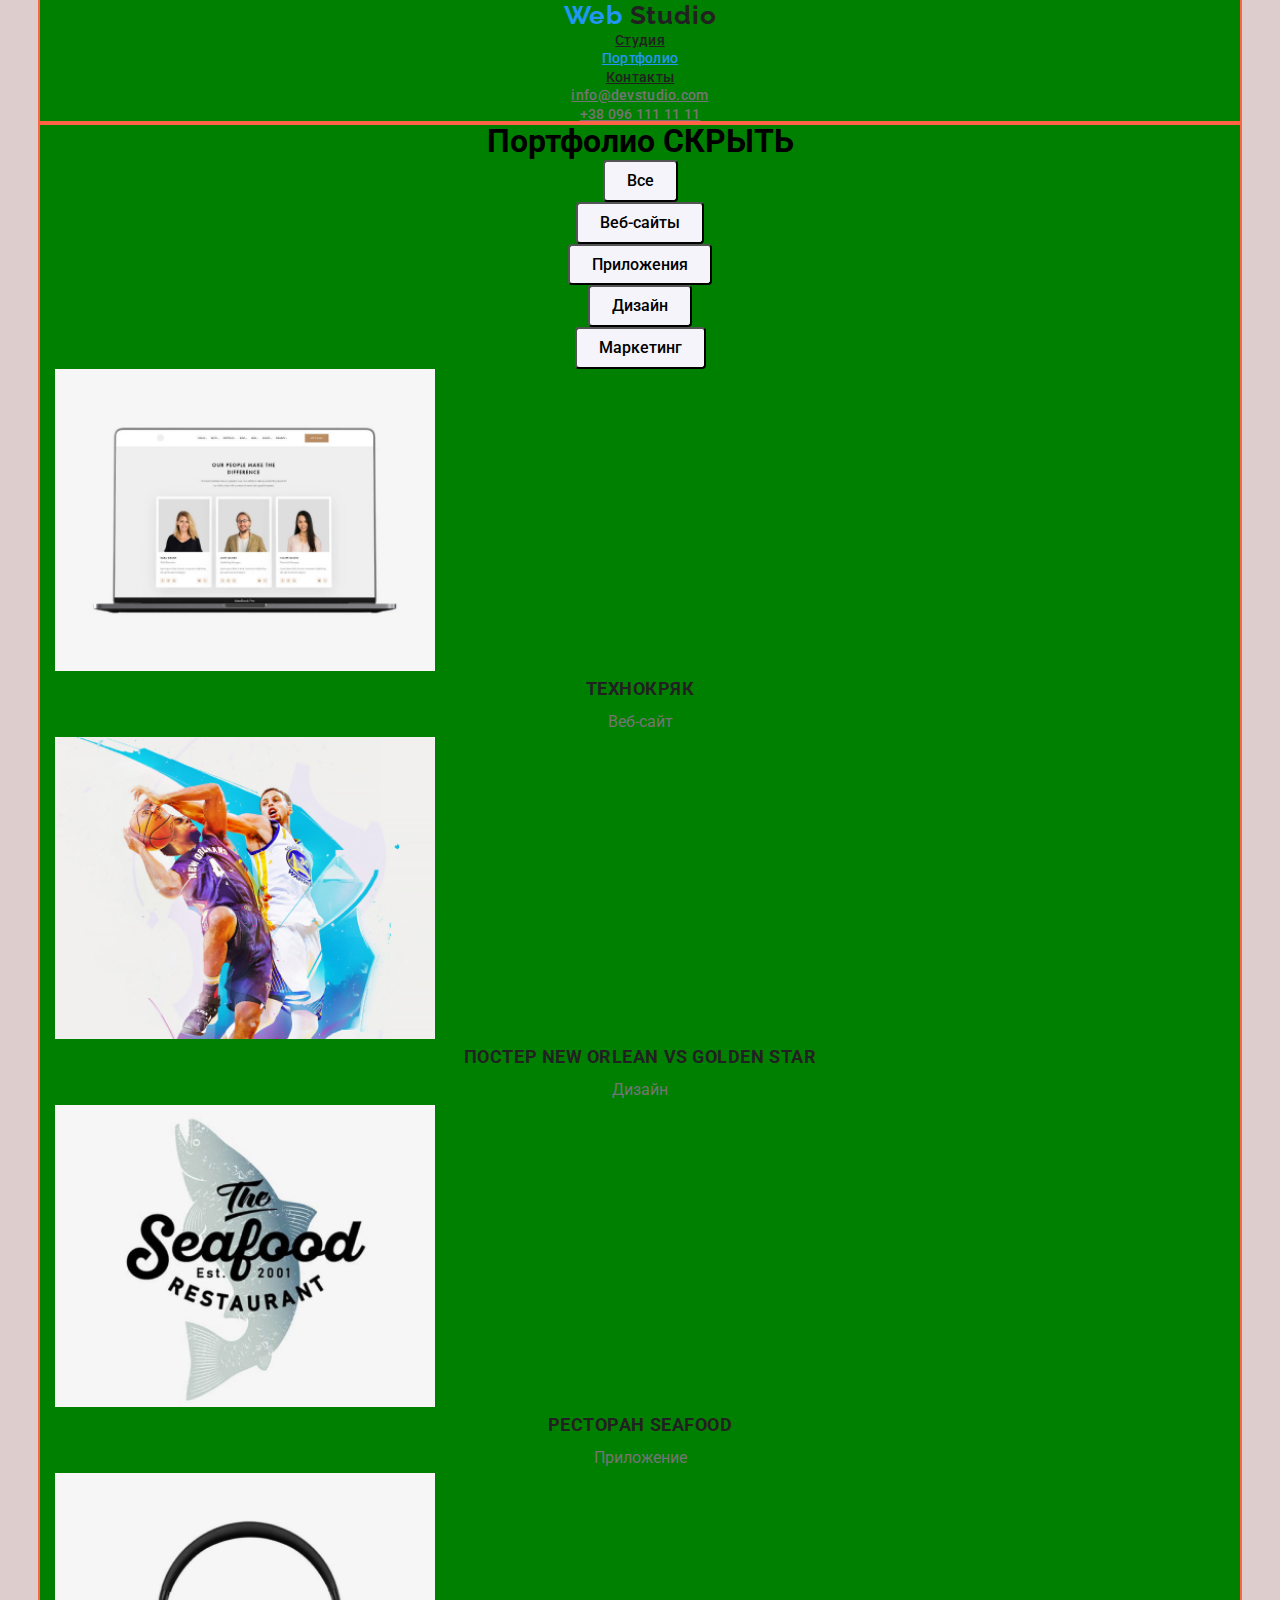
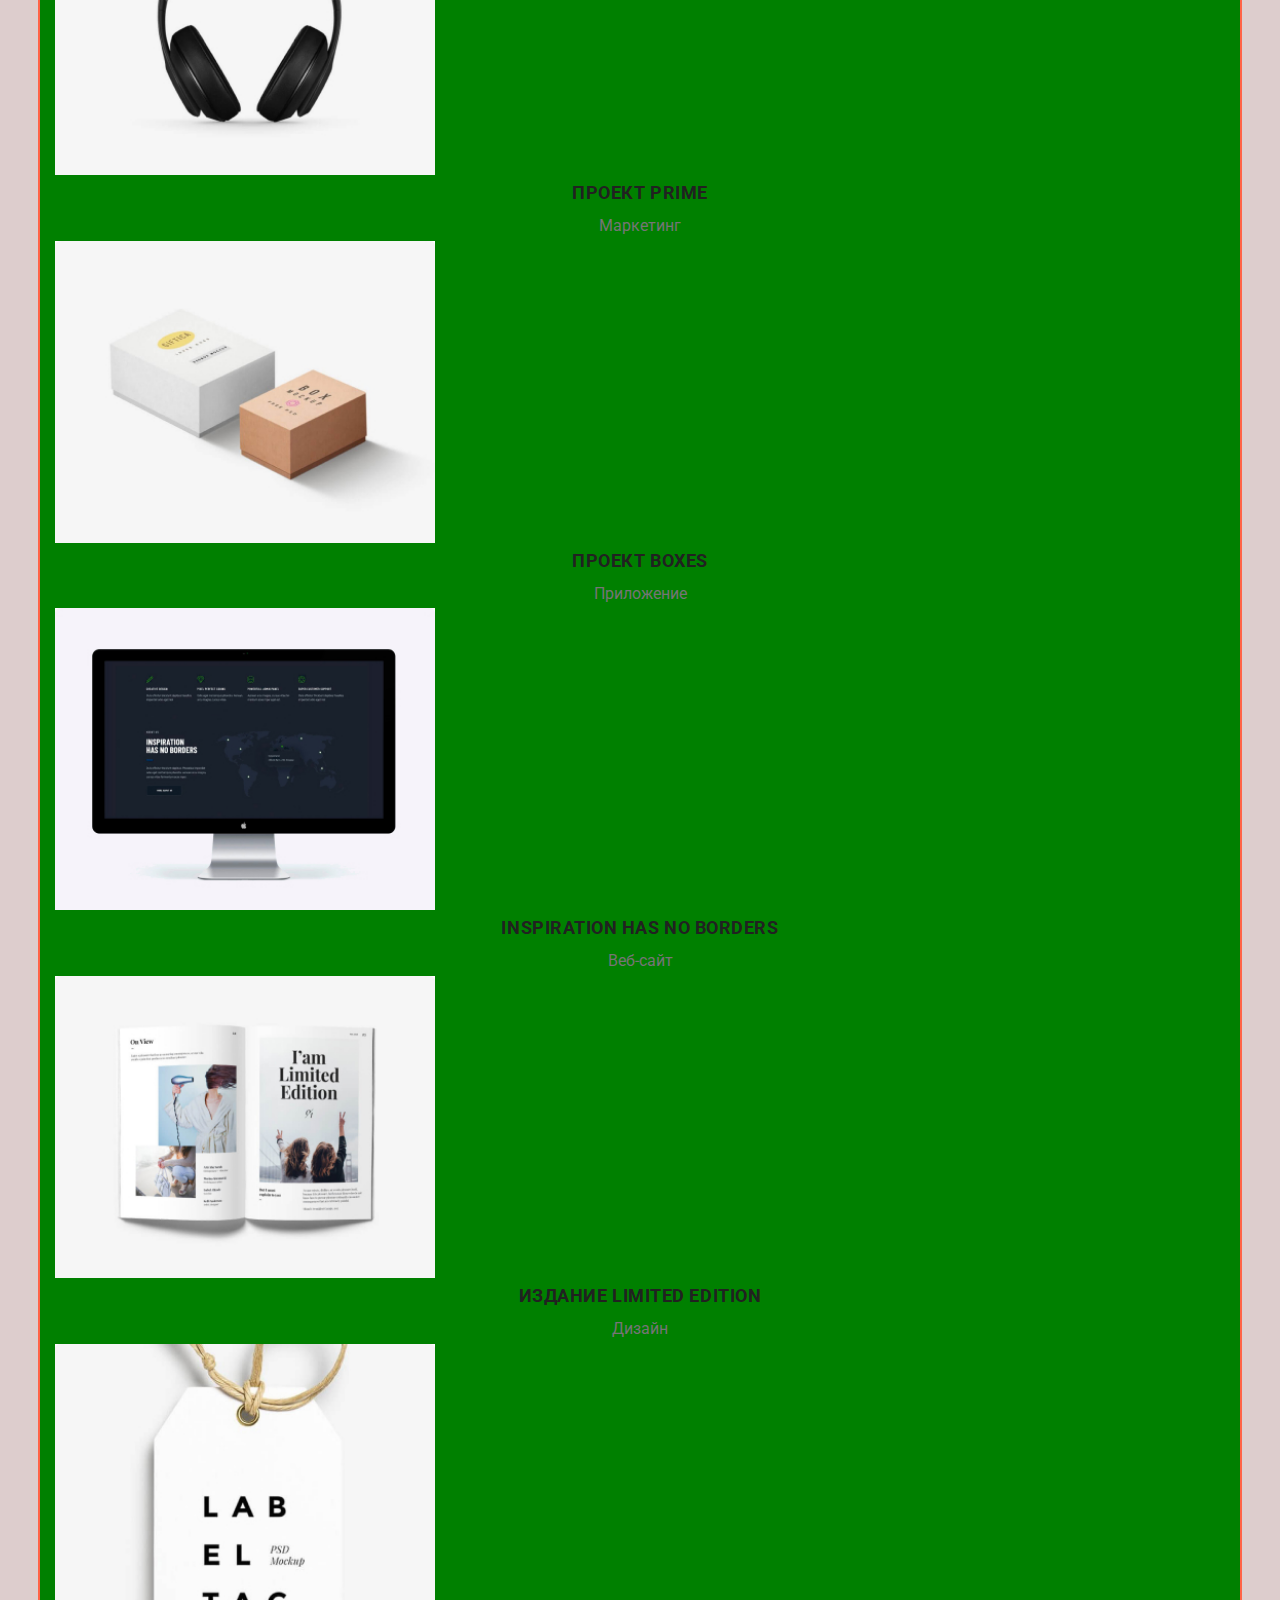
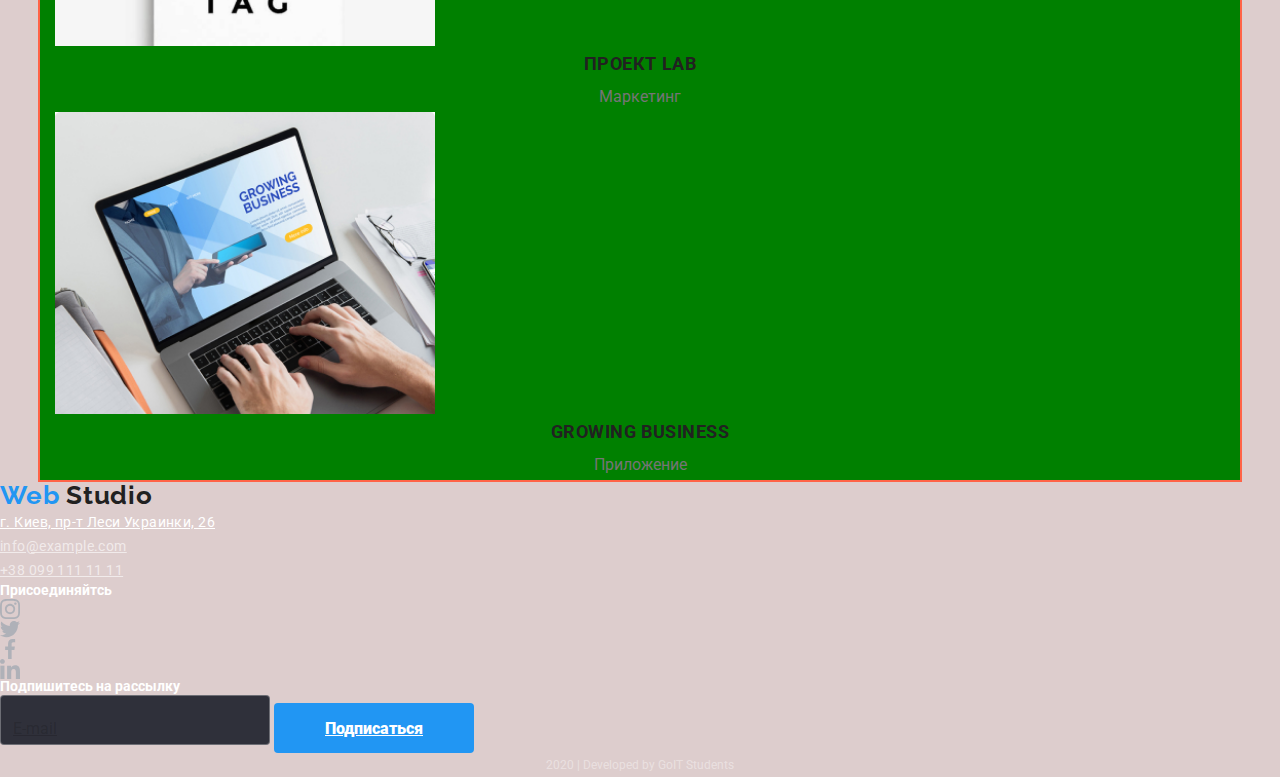
==== portfolio.html @ e1286199 "Паддинги кнопок" ====
<!DOCTYPE html>
<html lang="en">
  <head>
    <meta charset="UTF-8" />
    <meta name="viewport" content="width=device-width, initial-scale=1.0" />
    <title>Document</title>
    <link
      href="https://fonts.googleapis.com/css2?family=Raleway&family=Roboto:wght@400;500;700;900&display=swap"
      rel="stylesheet"
    />
    <link
      rel="stylesheet"
      href="https://cdnjs.cloudflare.com/ajax/libs/modern-normalize/0.6.0/modern-normalize.min.css"
    />
    <link rel="stylesheet" href="./css/styles.css" />
  </head>
  <body>
    <!-- Шапка сайта -->
    <header class="page-header">
      <div class="container">
        <nav>
          <a class="logo"><span class="logo-web">Web</span> Studio</a>

          <ul class="site-nav list">
            <li><a href="./index.html" class="link">Студия</a></li>
            <li><a href="" class="link current">Портфолио</a></li>
            <li><a href="" class="link">Контакты</a></li>
          </ul>
        </nav>

        <ul class="list contacts">
          <li>
            <!-- Ссылка на адрес электронной почты  -->
            <a href="" class="contacts">info@devstudio.com</a>
          </li>

          <li>
            <!-- Ссылка на телефонный номер -->
            <a href="" class="contacts">+38 096 111 11 11</a>
          </li>
        </ul>
      </div>
    </header>

    <main>
      <section class="section">
        <div class="container">
          <h1>Портфолио СКРЫТЬ</h1>
          <ul class="list portfolio-nav-list">
            <li>
              <button type="button" class="link button-portfolio">Все</button>
            </li>
            <li>
              <button type="button" class="link button-portfolio">
                Веб-сайты
              </button>
            </li>
            <li>
              <button type="button" class="link button-portfolio">
                Приложения
              </button>
            </li>
            <li>
              <button type="button" class="link button-portfolio">
                Дизайн
              </button>
            </li>
            <li>
              <button type="button" class="link button-portfolio">
                Маркетинг
              </button>
            </li>
          </ul>

          <ul class="list portfolio-list">
            <li>
              <!-- Технокряк-Веб-сайт -->
              <img
                src="./images/tehnocryac-web-site.jpg"
                alt="laptop"
                width="380"
                height="294"
              />
              <h3 class="title">Технокряк</h3>
              <p class="description">Веб-сайт</p>
            </li>

            <li>
              <!-- Постер New Orlean vs Golden Star-Дизайн-->
              <img
                src="./images/new-orlean-vs-golden-stars-design.jpg"
                alt="men"
                width="380"
                height="294"
              />
              <h3 class="title">Постер New Orlean vs Golden Star</h3>
              <p class="description">Дизайн</p>
            </li>

            <li>
              <!--Ресторан Seafood-Приложение-->
              <img
                src="./images/restaurant-seafood-application.jpg"
                alt="fish"
                width="380"
                height="294"
              />
              <h3 class="title">Ресторан Seafood</h3>
              <p class="description">Приложение</p>
            </li>

            <li>
              <!--Проект Prime-Маркетинг-->
              <img
                src="./images/project-prime-marketing.jpg"
                alt="headphones"
                width="380"
                height="294"
              />
              <h3 class="title">Проект Prime</h3>
              <p class="description">Маркетинг</p>
            </li>

            <li>
              <!--Проект Boxes-Приложение-->
              <img
                src="./images/project-boxes-application.jpg"
                alt="box"
                width="380"
                height="294"
              />
              <h3 class="title">Проект Boxes</h3>
              <p class="description">Приложение</p>
            </li>

            <li>
              <!--Inspiration has no Borders-Веб-сайт-->
              <img
                src="./images/inspiration-has-no-borders-web-site.jpg"
                alt="monitor"
                width="380"
                height="294"
              />
              <h3 class="title">Inspiration has no Borders</h3>
              <p class="description">Веб-сайт</p>
            </li>

            <li>
              <!--Издание Limited Edition-Дизайн-->
              <img
                src="./images/limited-edition-design.jpg"
                alt="open book"
                width="380"
                height="294"
              />
              <h3 class="title">Издание Limited Edition</h3>
              <p class="description">Дизайн</p>
            </li>

            <li>
              <!--Проект LAB-Маркетинг-->
              <img
                src="./images/project-lab-marketing.jpg"
                alt="бирка"
                width="380"
                height="294"
              />
              <h3 class="title">Проект LAB</h3>
              <p class="description">Маркетинг</p>
            </li>

            <li>
              <!--Growing Business-Приложение-->
              <img
                src="./images/growing-business-application.jpg"
                alt="laptop and hands"
                width="380"
                height="294"
              />
              <h3 class="title">Growing Business</h3>
              <p class="description">Приложение</p>
            </li>
          </ul>
        </div>
      </section>

      <!-- Футер -->
      <footer class="page-footer">
        <div>
          <a class="logo"><span class="logo-web">Web</span> Studio</a>
          <ul class="list">
            <li>
              <a href="" class="address">г. Киев, пр-т Леси Украинки, 26</a>
            </li>
            <li><a href="" class="list">info@example.com</a></li>
            <li><a href="" class="list">+38 099 111 11 11</a></li>
          </ul>
        </div>

        <div>
          <p class="title">Присоединяйтсь</p>
          <ul class="list">
            <li>
              <a href=""
                ><img src="./images/footer-instagram.svg" alt="Instagram"
              /></a>
            </li>
            <li>
              <a href=""
                ><img src="./images/footer-twitter.svg" alt="Twitter"
              /></a>
            </li>
            <li>
              <a href=""
                ><img src="./images/footer-facebook.svg" alt="Facebook" />
              </a>
            </li>
            <li>
              <a href=""><img src="./images/footer-linkedin.svg" alt="IN" /></a>
            </li>
          </ul>
        </div>

        <div>
          <p class="title">Подпишитесь на рассылку</p>
          <a href="" class="e-mail">E-mail</a>
          <a href="" class="button button-down">Подписаться</a>
        </div>

        <p class="copyright">2020 | Developed by GoIT Students</p>
      </footer>
    </main>
  </body>
</html>
---- css/styles.css ----
/* цвет основного текста #212121 */
/* вторичный цвет текста #757575 */
/* акцент #2196F3 */
/* белый #FFFFFF*/
/* цвет футера rgba(255, 255, 255, 0.6) */
/* вторичный цвет фона #F5F4FA */

:root {
  --primary-text-color: #212121;
  --primary-white-color: #ffffff;
  --accent-color: #2196f3;
  --benefits-color: #757575;
  --footer-color: rgba(255, 255, 255, 0.6);
}

img {
  display: block;
  max-width: 100%;
  height: auto;
}

h1,
h2 {
  margin: 0;
}

html {
  box-sizing: border-box;
}

*,
*::before,
*::after {
  box-sizing: inherit;
}

body {
  margin: 0;
  background-color: #ddcdcd;

  font-family: Roboto, sans-serif;
}

.page-header {
  text-align: center;
}

.container {
  width: 1200px;
  padding-left: 15px;
  padding-right: 15px;
  margin: 0 auto;
  outline: 2px solid tomato;
  background-color: green;
}

.logo {
  color: var(--primary-text-color);
  font-family: Raleway, sans-serif;
  font-weight: bold;
  font-size: 26px;
  line-height: 1.1923;
  letter-spacing: 0.03em;
}

.logo-web {
  color: var(--accent-color);
}

/* Site nav */

.site-nav .link {
  color: var(--primary-text-color);
  font-weight: 500;
  font-size: 14px;
  line-height: 1.1428;
  letter-spacing: 0.02em;
}

.site-nav .link:hover,
.site-nav .link:focus {
  color: var(--accent-color);
}

.site-nav .link.current {
  color: var(--accent-color);
}

.list {
  list-style: none;
  padding: 0;
  margin: 0;
}

/* Сontacts */

.list .contacts {
  font-weight: 500;
  font-size: 14px;
  line-height: 1.14;
  letter-spacing: 0.02em;
  color: var(--benefits-color);
}

.list .contacts:hover,
.list .contacts:focus {
  color: var(--accent-color);
}

/* Hero */

.hero {
  text-align: center;
}

.hero__title {
  color: var(--primary-white-color);
  font-weight: 900;
  font-size: 44px;
  line-height: 1.36;
  letter-spacing: 0.06em;

  margin-top: 0;
  margin-bottom: 46px;
}

/* Section */

.section {
  text-align: center;
}

.section-title {
  color: var(--primary-text-color);
  font-weight: 700;
  font-size: 36px;
  line-height: 1.17;
  text-align: center;

  margin-top: 0;
  margin-bottom: 0;
}

/* Benefits */

.list .title {
  color: var(--primary-text-color);
  font-weight: 700;
  font-size: 14px;
  line-height: 1.42;
  letter-spacing: 0.03em;
  text-transform: uppercase;

  margin-top: 0;
  margin-bottom: 0;
}

.list .description {
  color: var(--benefits-color);
  font-size: 14px;
  line-height: 1.71;

  margin-top: 0;
  margin-bottom: 0;
}

/* Work */

.work-list .title {
  color: var(--primary-white-color);
  font-weight: 700;
  font-size: 14px;
  line-height: 1.14;
  text-align: center;
  text-transform: uppercase;
}

/* Team */

.team-list .title {
  color: var(--primary-text-color);
  font-weight: 500;
  font-size: 16px;
  line-height: 1.19;
  text-align: center;
}

.team-list .description {
  color: var(--benefits-color);
  font-size: 16px;
  line-height: 1.19;
  text-align: center;
  letter-spacing: 0.03em;
}

.client-border {
  width: 170px;
  height: 90px;

  border: 1px solid #afb1b8;
  box-sizing: border-box;
  border-radius: 4px;
}

/* Portfolio */

.portfolio-nav-list .link {
  background-color: #f5f4fa;
  font-weight: 500;
  font-size: 16px;
  line-height: 1.62;
  text-align: center;
}

.portfolio-nav-list .link:hover,
.portfolio-nav-list .link:focus {
  background-color: var(--accent-color);
}

.portfolio-list .title {
  color: var(--primary-text-color);
  font-weight: 700;
  font-size: 18px;
  line-height: 2;
}

.portfolio-list .description {
  color: var(--benefits-color);
  font-size: 16px;
  line-height: 1.87;
}

.page-footer .title {
  color: var(--primary-white-color);
  font-weight: 700;
  font-size: 14px;
  line-height: 1.14;

  margin-top: 0;
  margin-bottom: 0;
}

.page-footer .address {
  font-size: 14px;
  line-height: 1.71;
  letter-spacing: 0.03em;
  color: var(--primary-white-color);
}

.page-footer .list {
  font-size: 14px;
  line-height: 1.71;
  letter-spacing: 0.03em;
  color: var(--footer-color);
}

.e-mail {
  display: inline-block;
  font-size: 16px;
  line-height: 1.87;

  min-width: 270px;
  height: 50px;

  color: rgba(0, 0, 0, 0.15);
  background-color: #2f303a;
  border: 1px solid rgba(255, 255, 255, 0.3);
  border-radius: 4px;
  padding-left: 12px;
  padding-right: 58px;
  padding-top: 18px;
  padding-bottom: 18px;
  align-items: center;
}

.copyright {
  color: rgba(255, 255, 255, 0.4);
  font-size: 12px;
  line-height: 2;
  text-align: center;

  margin-top: 0;
  margin-bottom: 0;
}

/* Button */

.button {
  color: var(--primary-white-color);
  background-color: var(--accent-color);
  font-weight: 700;
  font-size: 16px;
  line-height: 1.87;

  display: inline-block;
  border: 1px solid transparent;
  border-radius: 4px;
  min-width: 200px;
  text-align: center;
}

.hero__button {
  font-weight: 900;
  padding: 10px 32px;
  height: 50px;
  letter-spacing: 0.06em;
}

.button-down {
  font-weight: 900;
  padding: 10px 45.5px;
  height: 50px;
}

.button-portfolio {
  display: inline-block;
  border-radius: 4px;
  padding: 6px 22px;
  text-align: center;
}
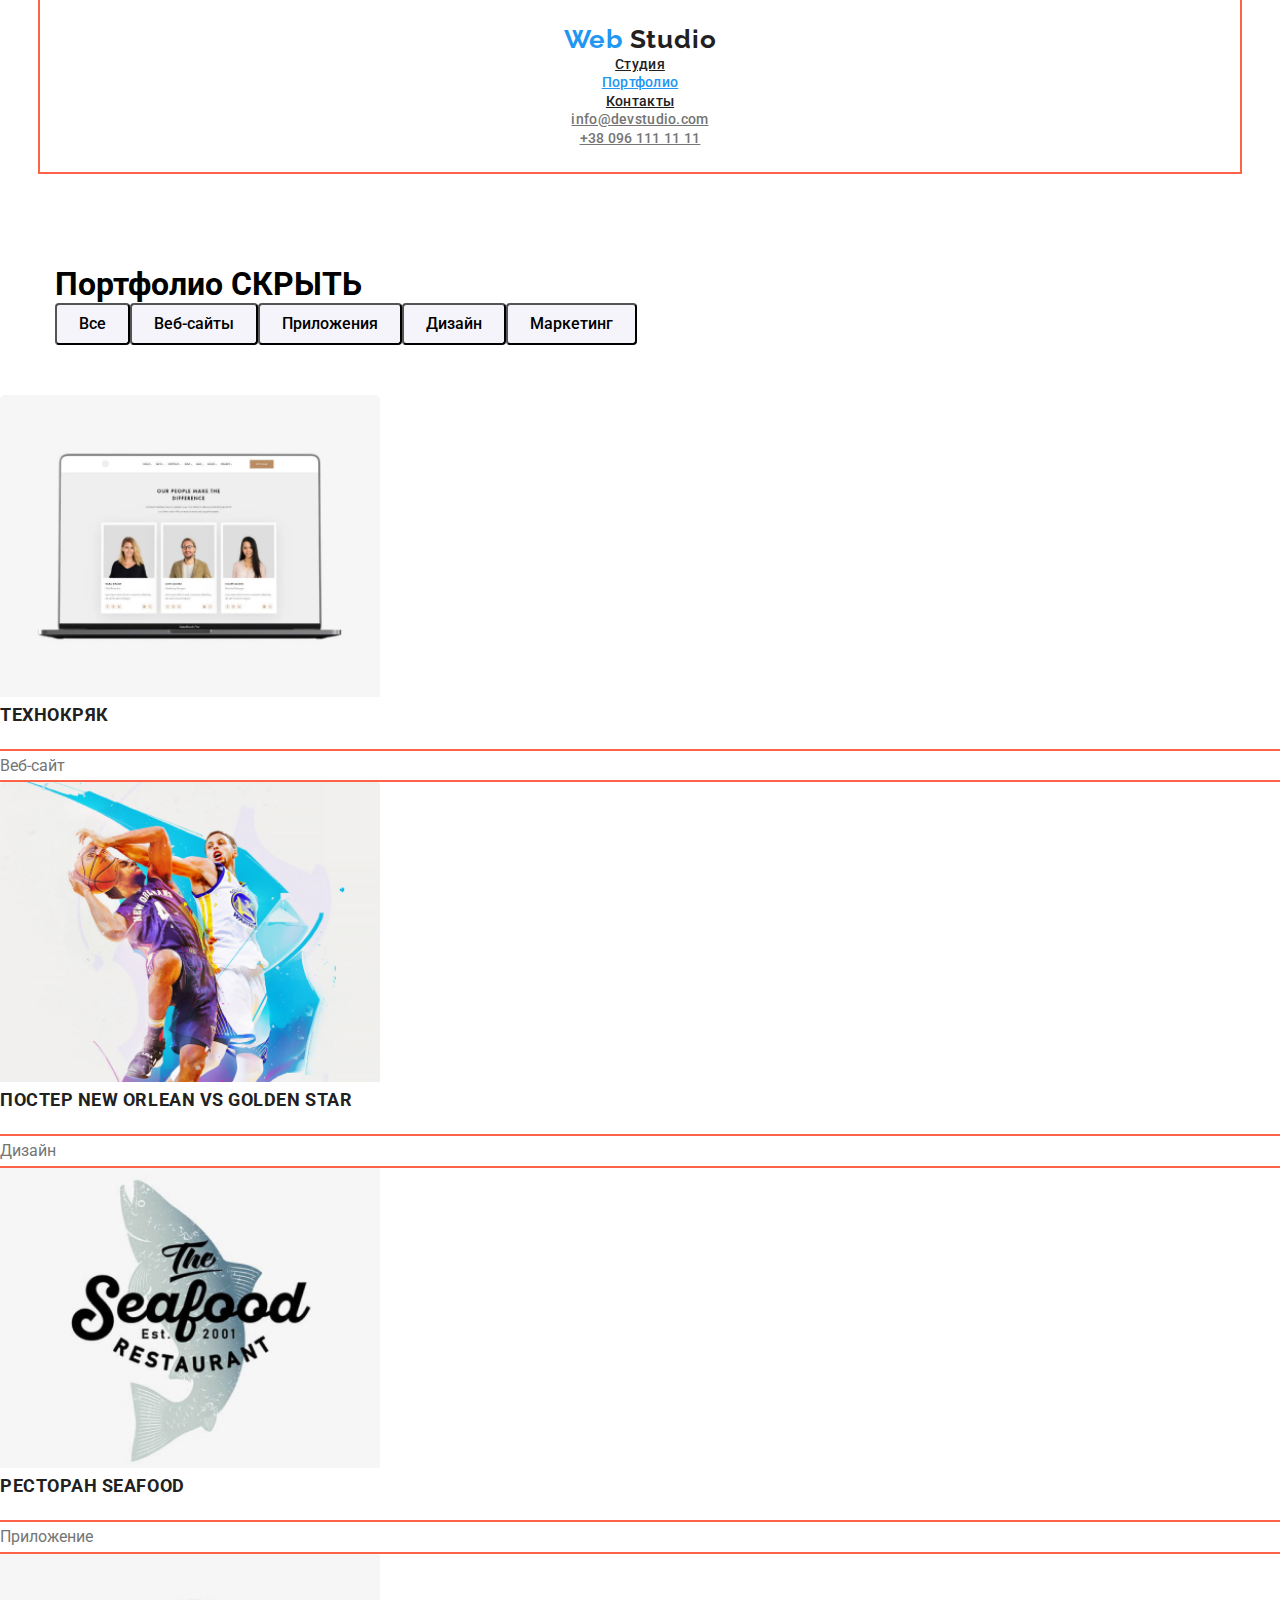
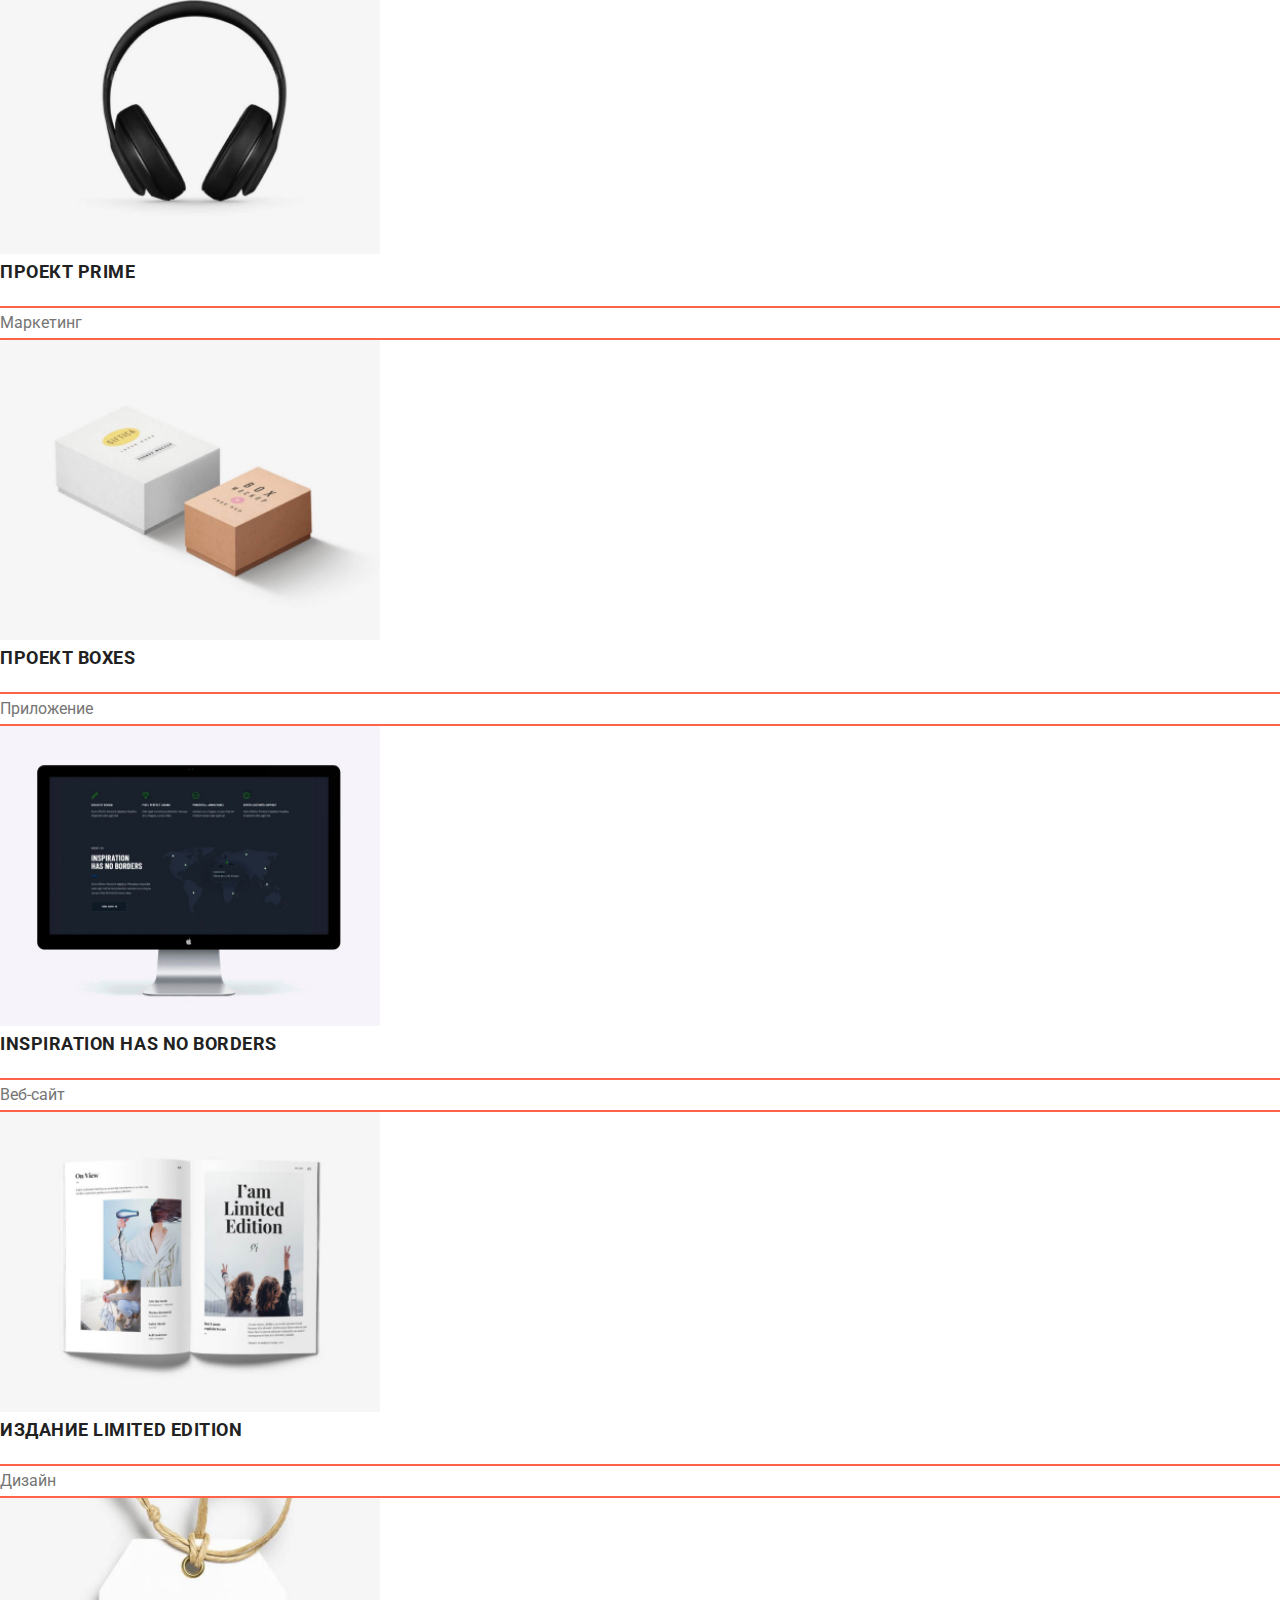
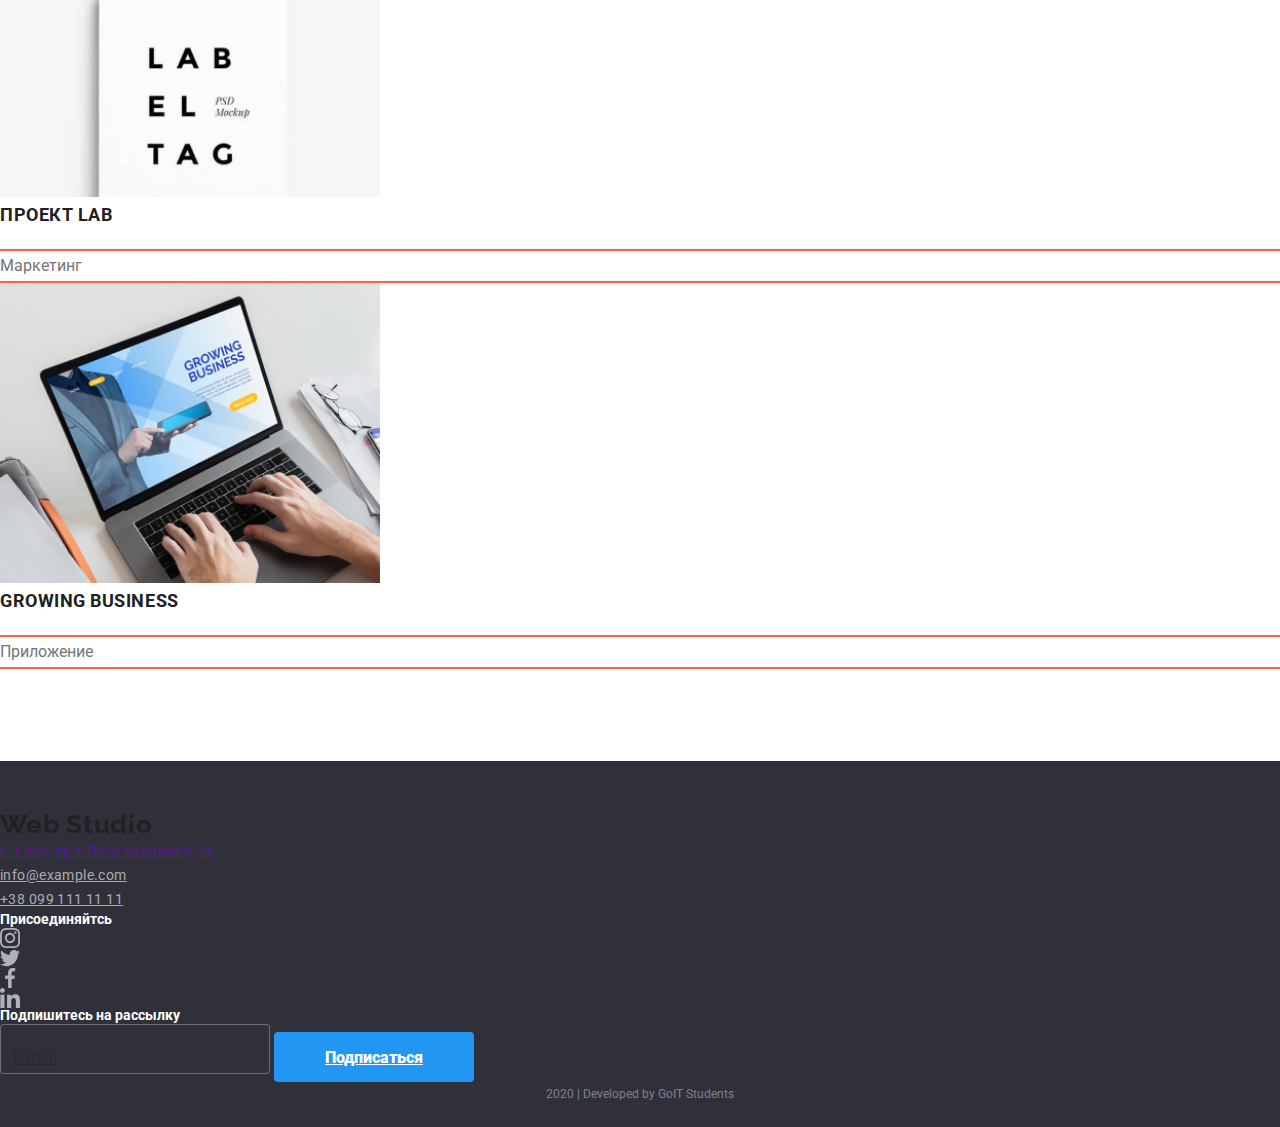
==== commit 3cb0f6f9: "Занятие 5. Блочная модель" ====
--- a/portfolio.html
+++ b/portfolio.html
@@ -3,7 +3,7 @@
   <head>
     <meta charset="UTF-8" />
     <meta name="viewport" content="width=device-width, initial-scale=1.0" />
-    <title>Document</title>
+    <title>Portfolio</title>
     <link
       href="https://fonts.googleapis.com/css2?family=Raleway&family=Roboto:wght@400;500;700;900&display=swap"
       rel="stylesheet"
@@ -15,11 +15,11 @@
     <link rel="stylesheet" href="./css/styles.css" />
   </head>
   <body>
-    <!-- Шапка сайта -->
-    <header class="page-header">
-      <div class="container">
+    <!-- Шапка сайта Header-->
+    <header class="header">
+      <div class="container page-header">
         <nav>
-          <a class="logo"><span class="logo-web">Web</span> Studio</a>
+          <a class="logo"><span class="page-header__logo">Web</span> Studio</a>
 
           <ul class="site-nav list">
             <li><a href="./index.html" class="link">Студия</a></li>
@@ -43,12 +43,15 @@
     </header>
 
     <main>
-      <section class="section">
+      <!-- Portfolio -->
+      <section class="section padding-buttom">
         <div class="container">
           <h1>Портфолио СКРЫТЬ</h1>
           <ul class="list portfolio-nav-list">
             <li>
-              <button type="button" class="link button-portfolio">Все</button>
+              <button type="button" class="link button-portfolio">
+                Все
+              </button>
             </li>
             <li>
               <button type="button" class="link button-portfolio">
@@ -71,7 +74,9 @@
               </button>
             </li>
           </ul>
-
+        </section>
+
+        <section class="section no-padding-top">
           <ul class="list portfolio-list">
             <li>
               <!-- Технокряк-Веб-сайт -->
--- a/css/styles.css
+++ b/css/styles.css
@@ -11,6 +11,7 @@
   --accent-color: #2196f3;
   --benefits-color: #757575;
   --footer-color: rgba(255, 255, 255, 0.6);
+  --team-background-color: #f5f4fa;
 }
 
 img {
@@ -36,13 +37,18 @@
 
 body {
   margin: 0;
-  background-color: #ddcdcd;
+  background-color: var(--primary-white-color);
 
   font-family: Roboto, sans-serif;
 }
 
+/* Header */
+
 .page-header {
   text-align: center;
+  padding-top: 24px;
+  padding-bottom: 25px;
+  outline: 2px solid tomato;
 }
 
 .container {
@@ -50,8 +56,6 @@
   padding-left: 15px;
   padding-right: 15px;
   margin: 0 auto;
-  outline: 2px solid tomato;
-  background-color: green;
 }
 
 .logo {
@@ -63,8 +67,27 @@
   letter-spacing: 0.03em;
 }
 
-.logo-web {
+.page-header__logo {
   color: var(--accent-color);
+  font-family: Raleway, sans-serif;
+  font-weight: bold;
+  font-size: 26px;
+  line-height: 1.1923;
+  letter-spacing: 0.03em;
+}
+
+.page-footer__logo {
+  color: var(--accent-color);
+  font-size: 22px;
+  line-height: 1.18;
+  letter-spacing: 0.03em;
+}
+
+.page-footer__logo-invers {
+  color: var(--primary-white-color);
+  font-size: 22px;
+  line-height: 1.18;
+  letter-spacing: 0.03em;
 }
 
 /* Site nav */
@@ -114,20 +137,29 @@
 }
 
 .hero__title {
-  color: var(--primary-white-color);
+  color: var(--primary-text-color);
   font-weight: 900;
   font-size: 44px;
   line-height: 1.36;
   letter-spacing: 0.06em;
 
-  margin-top: 0;
-  margin-bottom: 46px;
+  margin-top: 200px;
+  margin-bottom: 30px;
 }
 
 /* Section */
 
 .section {
-  text-align: center;
+  padding-top: 94px;
+  padding-bottom: 94px;
+}
+
+.section.padding-buttom {
+  padding-bottom: 50px;
+}
+
+.section.no-padding-top {
+  padding-top: 0;
 }
 
 .section-title {
@@ -139,9 +171,11 @@
 
   margin-top: 0;
   margin-bottom: 0;
-}
-
-/* Benefits */
+  padding-bottom: 50px;
+  outline: 2px solid tomato;
+}
+
+/* Advantages */
 
 .list .title {
   color: var(--primary-text-color);
@@ -150,18 +184,30 @@
   line-height: 1.42;
   letter-spacing: 0.03em;
   text-transform: uppercase;
+
+  margin-top: 0;
+}
+
+.list .description {
+  color: var(--benefits-color);
+  font-size: 14px;
+  line-height: 1.71;
 
   margin-top: 0;
   margin-bottom: 0;
-}
-
-.list .description {
-  color: var(--benefits-color);
-  font-size: 14px;
-  line-height: 1.71;
-
-  margin-top: 0;
-  margin-bottom: 0;
+  outline: 2px solid tomato;
+}
+
+.advantages__icon {
+  display: inline-block;
+  margin-bottom: 30px;
+  outline: 2px solid tomato;
+}
+
+.advantages__item {
+  display: inline-block;
+  margin-bottom: 10px;
+  outline: 2px solid tomato;
 }
 
 /* Work */
@@ -177,6 +223,31 @@
 
 /* Team */
 
+.team {
+  background-color: var(--team-background-color);
+}
+
+.team__img {
+  padding-bottom: 30px;
+  outline: 2px solid tomato;
+}
+
+.team__name {
+  margin-bottom: 0;
+  padding-bottom: 10px;
+  outline: 2px solid tomato;
+}
+
+.team__description {
+  padding-bottom: 16px;
+  outline: 2px solid tomato;
+}
+
+.team__list {
+  padding-bottom: 24px;
+  outline: 2px solid tomato;
+}
+
 .team-list .title {
   color: var(--primary-text-color);
   font-weight: 500;
@@ -192,6 +263,7 @@
   text-align: center;
   letter-spacing: 0.03em;
 }
+/* Client*/
 
 .client-border {
   width: 170px;
@@ -204,6 +276,10 @@
 
 /* Portfolio */
 
+.portfolio-nav-list {
+  display: flex;
+}
+
 .portfolio-nav-list .link {
   background-color: #f5f4fa;
   font-weight: 500;
@@ -230,6 +306,14 @@
   line-height: 1.87;
 }
 
+/* Footer */
+
+.page-footer {
+  background-color: #2f303a;
+  padding-top: 48px;
+  padding-bottom: 21px;
+}
+
 .page-footer .title {
   color: var(--primary-white-color);
   font-weight: 700;
@@ -240,7 +324,7 @@
   margin-bottom: 0;
 }
 
-.page-footer .address {
+.page-footer__address {
   font-size: 14px;
   line-height: 1.71;
   letter-spacing: 0.03em;
@@ -304,6 +388,8 @@
   padding: 10px 32px;
   height: 50px;
   letter-spacing: 0.06em;
+
+  margin-bottom: 200px;
 }
 
 .button-down {
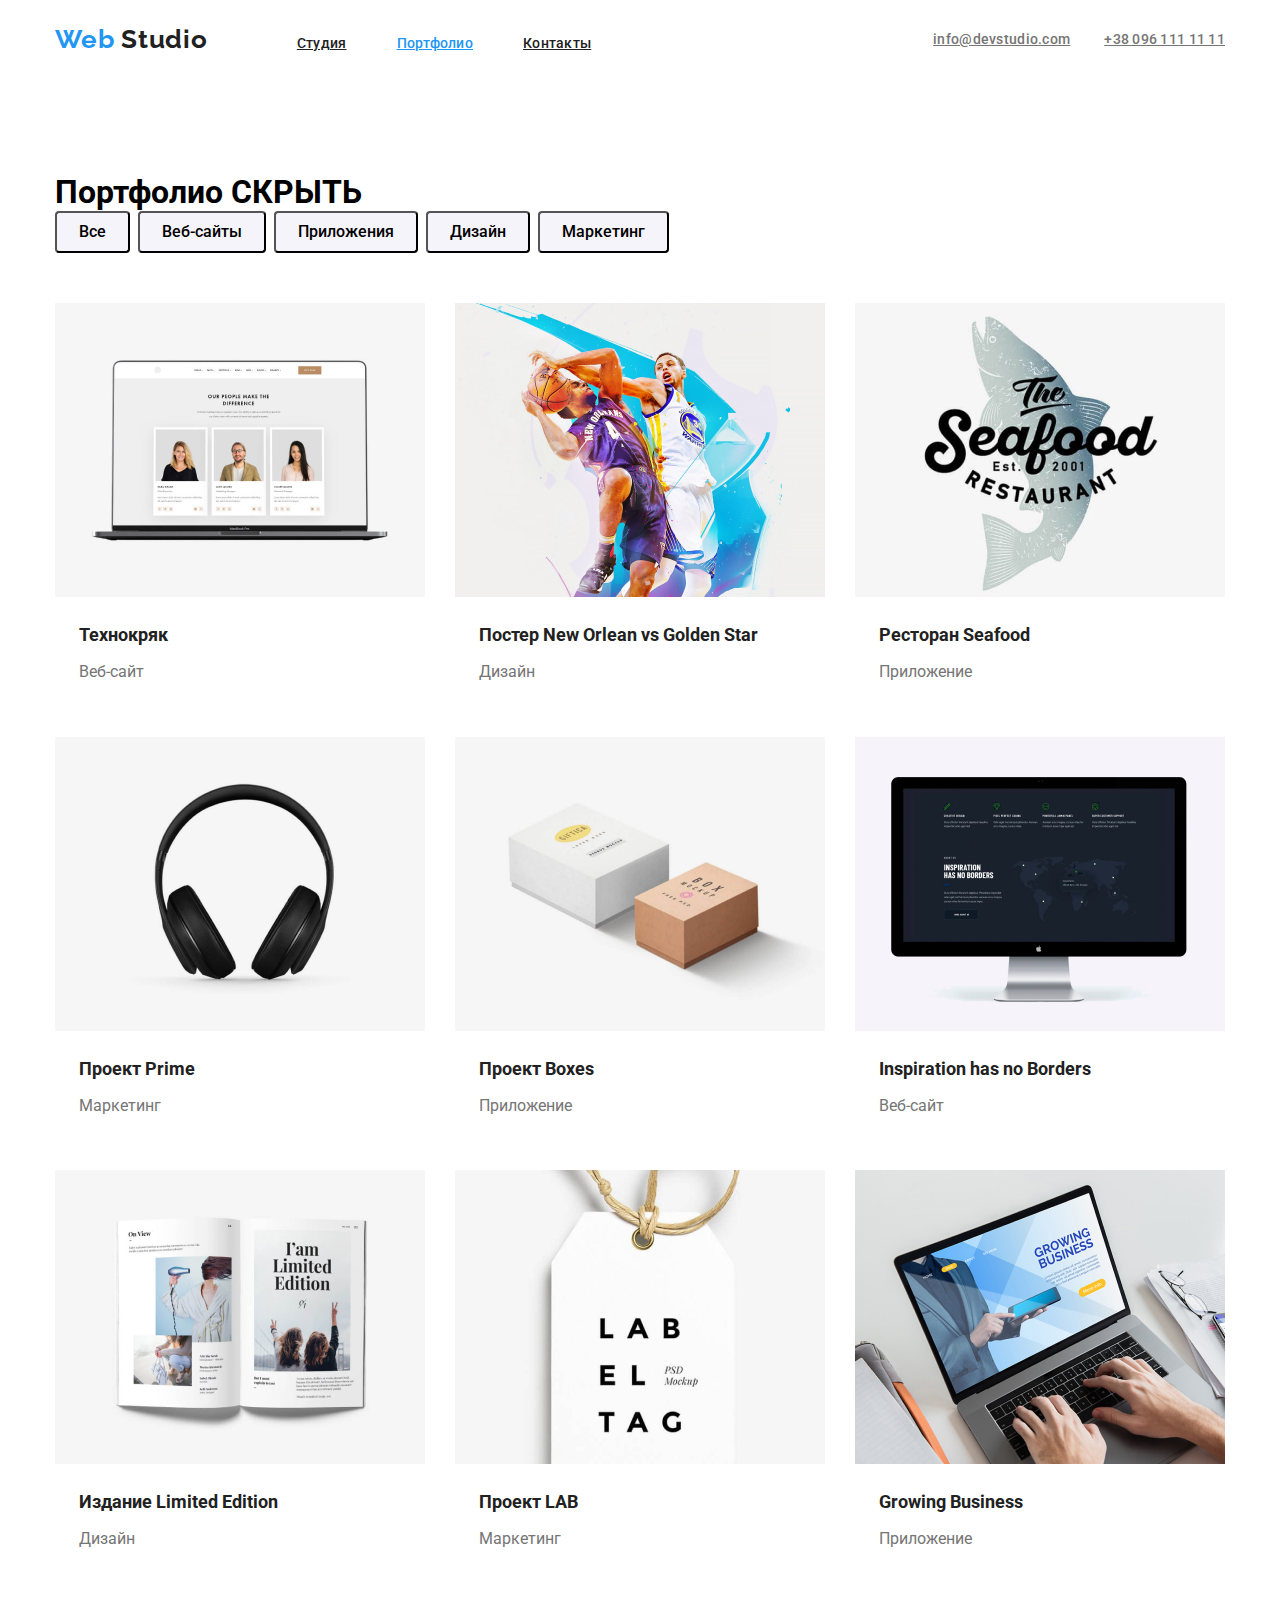
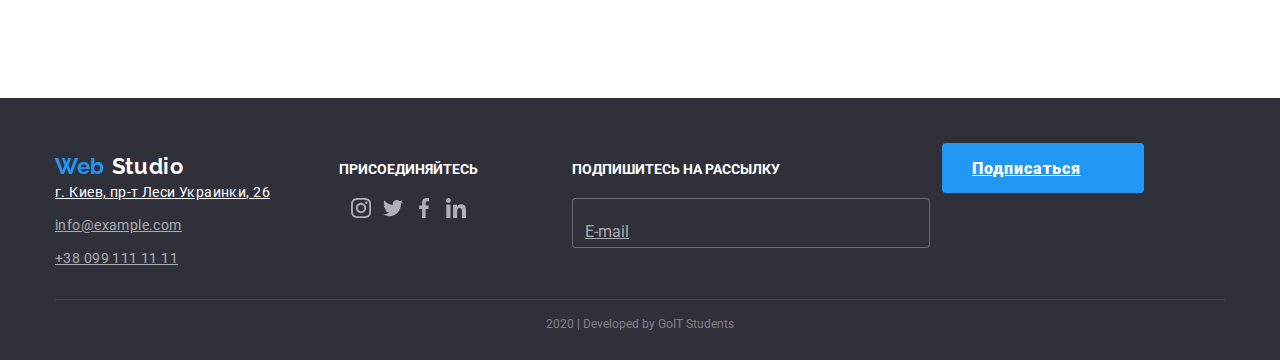
==== commit de3b1a9b: "Adds horizontal and vertical geometry" ====
--- a/portfolio.html
+++ b/portfolio.html
@@ -22,19 +22,23 @@
           <a class="logo"><span class="page-header__logo">Web</span> Studio</a>
 
           <ul class="site-nav list">
-            <li><a href="./index.html" class="link">Студия</a></li>
-            <li><a href="" class="link current">Портфолио</a></li>
-            <li><a href="" class="link">Контакты</a></li>
+            <li class="site-nav__item">
+              <a href="./index.html" class="link">Студия</a>
+            </li>
+            <li class="site-nav__item">
+              <a href="" class="link current">Портфолио</a>
+            </li>
+            <li class="site-nav__item"><a href="" class="link">Контакты</a></li>
           </ul>
         </nav>
 
         <ul class="list contacts">
-          <li>
+          <li class="contacts-item">
             <!-- Ссылка на адрес электронной почты  -->
             <a href="" class="contacts">info@devstudio.com</a>
           </li>
 
-          <li>
+          <li class="contacts-item">
             <!-- Ссылка на телефонный номер -->
             <a href="" class="contacts">+38 096 111 11 11</a>
           </li>
@@ -48,191 +52,235 @@
         <div class="container">
           <h1>Портфолио СКРЫТЬ</h1>
           <ul class="list portfolio-nav-list">
-            <li>
+            <li class="portfolio-nav-list__item">
               <button type="button" class="link button-portfolio">
                 Все
               </button>
             </li>
-            <li>
+            <li class="portfolio-nav-list__item">
               <button type="button" class="link button-portfolio">
                 Веб-сайты
               </button>
             </li>
-            <li>
+            <li class="portfolio-nav-list__item">
               <button type="button" class="link button-portfolio">
                 Приложения
               </button>
             </li>
-            <li>
+            <li class="portfolio-nav-list__item">
               <button type="button" class="link button-portfolio">
                 Дизайн
               </button>
             </li>
-            <li>
+            <li class="portfolio-nav-list__item">
               <button type="button" class="link button-portfolio">
                 Маркетинг
               </button>
-            </li>
-          </ul>
-        </section>
-
-        <section class="section no-padding-top">
-          <ul class="list portfolio-list">
-            <li>
-              <!-- Технокряк-Веб-сайт -->
-              <img
-                src="./images/tehnocryac-web-site.jpg"
-                alt="laptop"
-                width="380"
-                height="294"
-              />
-              <h3 class="title">Технокряк</h3>
-              <p class="description">Веб-сайт</p>
-            </li>
-
-            <li>
-              <!-- Постер New Orlean vs Golden Star-Дизайн-->
-              <img
-                src="./images/new-orlean-vs-golden-stars-design.jpg"
-                alt="men"
-                width="380"
-                height="294"
-              />
-              <h3 class="title">Постер New Orlean vs Golden Star</h3>
-              <p class="description">Дизайн</p>
-            </li>
-
-            <li>
-              <!--Ресторан Seafood-Приложение-->
-              <img
-                src="./images/restaurant-seafood-application.jpg"
-                alt="fish"
-                width="380"
-                height="294"
-              />
-              <h3 class="title">Ресторан Seafood</h3>
-              <p class="description">Приложение</p>
-            </li>
-
-            <li>
-              <!--Проект Prime-Маркетинг-->
-              <img
-                src="./images/project-prime-marketing.jpg"
-                alt="headphones"
-                width="380"
-                height="294"
-              />
-              <h3 class="title">Проект Prime</h3>
-              <p class="description">Маркетинг</p>
-            </li>
-
-            <li>
-              <!--Проект Boxes-Приложение-->
-              <img
-                src="./images/project-boxes-application.jpg"
-                alt="box"
-                width="380"
-                height="294"
-              />
-              <h3 class="title">Проект Boxes</h3>
-              <p class="description">Приложение</p>
-            </li>
-
-            <li>
-              <!--Inspiration has no Borders-Веб-сайт-->
-              <img
-                src="./images/inspiration-has-no-borders-web-site.jpg"
-                alt="monitor"
-                width="380"
-                height="294"
-              />
-              <h3 class="title">Inspiration has no Borders</h3>
-              <p class="description">Веб-сайт</p>
-            </li>
-
-            <li>
-              <!--Издание Limited Edition-Дизайн-->
-              <img
-                src="./images/limited-edition-design.jpg"
-                alt="open book"
-                width="380"
-                height="294"
-              />
-              <h3 class="title">Издание Limited Edition</h3>
-              <p class="description">Дизайн</p>
-            </li>
-
-            <li>
-              <!--Проект LAB-Маркетинг-->
-              <img
-                src="./images/project-lab-marketing.jpg"
-                alt="бирка"
-                width="380"
-                height="294"
-              />
-              <h3 class="title">Проект LAB</h3>
-              <p class="description">Маркетинг</p>
-            </li>
-
-            <li>
-              <!--Growing Business-Приложение-->
-              <img
-                src="./images/growing-business-application.jpg"
-                alt="laptop and hands"
-                width="380"
-                height="294"
-              />
-              <h3 class="title">Growing Business</h3>
-              <p class="description">Приложение</p>
             </li>
           </ul>
         </div>
       </section>
 
-      <!-- Футер -->
-      <footer class="page-footer">
-        <div>
-          <a class="logo"><span class="logo-web">Web</span> Studio</a>
-          <ul class="list">
-            <li>
-              <a href="" class="address">г. Киев, пр-т Леси Украинки, 26</a>
-            </li>
-            <li><a href="" class="list">info@example.com</a></li>
-            <li><a href="" class="list">+38 099 111 11 11</a></li>
+      <section class="section no-padding-top">
+        <div class="container">
+          <ul class="list portfolio-list">
+            <li class="portfolio-list__item">
+              <!-- Технокряк-Веб-сайт -->
+              <img
+                src="./images/tehnocryac-web-site.jpg"
+                alt="laptop"
+                width="370"
+                height="294"
+              />
+              <div class="portfolio-list__text">
+                <h3 class="portfolio-list__title">Технокряк</h3>
+                <p class="description">Веб-сайт</p>
+              </div>
+            </li>
+
+            <li class="portfolio-list__item">
+              <!-- Постер New Orlean vs Golden Star-Дизайн-->
+              <img
+                src="./images/new-orlean-vs-golden-star-design.jpg"
+                alt="men"
+                width="370"
+                height="294"
+              />
+              <div class="portfolio-list__text">
+                <h3 class="portfolio-list__title">
+                  Постер New Orlean vs Golden Star
+                </h3>
+                <p class="description">Дизайн</p>
+              </div>
+            </li>
+
+            <li class="portfolio-list__item">
+              <!--Ресторан Seafood-Приложение-->
+              <img
+                src="./images/restaurant-seafood-application.jpg"
+                alt="fish"
+                width="370"
+                height="294"
+              />
+              <div class="portfolio-list__text">
+                <h3 class="portfolio-list__title">Ресторан Seafood</h3>
+                <p class="description">Приложение</p>
+              </div>
+            </li>
+
+            <li class="portfolio-list__item">
+              <!--Проект Prime-Маркетинг-->
+              <img
+                src="./images/project-prime-marketing.jpg"
+                alt="headphones"
+                width="370"
+                height="294"
+              />
+              <div class="portfolio-list__text">
+                <h3 class="portfolio-list__title">Проект Prime</h3>
+                <p class="description">Маркетинг</p>
+              </div>
+            </li>
+
+            <li class="portfolio-list__item">
+              <!--Проект Boxes-Приложение-->
+              <img
+                src="./images/project-boxes-application.jpg"
+                alt="box"
+                width="370"
+                height="294"
+              />
+              <div class="portfolio-list__text">
+                <h3 class="portfolio-list__title">Проект Boxes</h3>
+                <p class="description">Приложение</p>
+              </div>
+            </li>
+
+            <li class="portfolio-list__item">
+              <!--Inspiration has no Borders-Веб-сайт-->
+              <img
+                src="./images/inspiration-has-no-borders-web-site.jpg"
+                alt="monitor"
+                width="370"
+                height="294"
+              />
+              <div class="portfolio-list__text">
+                <h3 class="portfolio-list__title">
+                  Inspiration has no Borders
+                </h3>
+                <p class="description">Веб-сайт</p>
+              </div>
+            </li>
+
+            <li class="portfolio-list__item">
+              <!--Издание Limited Edition-Дизайн-->
+              <img
+                src="./images/limited-edition-design.jpg"
+                alt="open book"
+                width="370"
+                height="294"
+              />
+              <div class="portfolio-list__text">
+                <h3 class="portfolio-list__title">Издание Limited Edition</h3>
+                <p class="description">Дизайн</p>
+              </div>
+            </li>
+
+            <li class="portfolio-list__item">
+              <!--Проект LAB-Маркетинг-->
+              <img
+                src="./images/project-lab-marketing.jpg"
+                alt="бирка"
+                width="370"
+                height="294"
+              />
+              <div class="portfolio-list__text">
+                <h3 class="portfolio-list__title">Проект LAB</h3>
+                <p class="description">Маркетинг</p>
+              </div>
+            </li>
+
+            <li class="portfolio-list__item">
+              <!--Growing Business-Приложение-->
+              <img
+                src="./images/growing-business-application.jpg"
+                alt="laptop and hands"
+                width="370"
+                height="294"
+              />
+              <div class="portfolio-list__text">
+                <h3 class="portfolio-list__title">Growing Business</h3>
+                <p class="description">Приложение</p>
+              </div>
+            </li>
           </ul>
         </div>
-
-        <div>
-          <p class="title">Присоединяйтсь</p>
-          <ul class="list">
-            <li>
-              <a href=""
-                ><img src="./images/footer-instagram.svg" alt="Instagram"
-              /></a>
-            </li>
-            <li>
-              <a href=""
-                ><img src="./images/footer-twitter.svg" alt="Twitter"
-              /></a>
-            </li>
-            <li>
-              <a href=""
-                ><img src="./images/footer-facebook.svg" alt="Facebook" />
-              </a>
-            </li>
-            <li>
-              <a href=""><img src="./images/footer-linkedin.svg" alt="IN" /></a>
-            </li>
-          </ul>
+      </section>
+
+      <!-- Футер -->
+      <footer class="footer">
+        <div class="container page-footer">
+          <div class="footer-content">
+            <div class="footer-address">
+              <a class="logo"
+                ><span class="page-footer__logo">Web</span>
+                <span class="page-footer__logo-invers">Studio</span></a
+              >
+              <ul class="list address">
+                <li class="address-item">
+                  <a href="" class="page-footer__address"
+                    >г. Киев, пр-т Леси Украинки, 26</a
+                  >
+                </li>
+                <li class="address-item">
+                  <a href="" class="page-footer__list">info@example.com</a>
+                </li>
+                <li class="address-item">
+                  <a href="" class="page-footer__list">+38 099 111 11 11</a>
+                </li>
+              </ul>
+            </div>
+
+            <div class="footer-block">
+              <b class="page-footer__title">Присоединяйтесь</b>
+              <ul class="list team__list">
+                <li class="team__icon">
+                  <a href=""
+                    ><img src="./images/footer-instagram.svg" alt="Instagram"
+                  /></a>
+                </li>
+                <li class="team__icon">
+                  <a href=""
+                    ><img src="./images/footer-twitter.svg" alt="Twitter"
+                  /></a>
+                </li>
+                <li class="team__icon">
+                  <a href=""
+                    ><img src="./images/footer-facebook.svg" alt="Facebook" />
+                  </a>
+                </li>
+                <li class="team__icon">
+                  <a href=""
+                    ><img src="./images/footer-linkedin.svg" alt="IN"
+                  /></a>
+                </li>
+              </ul>
+            </div>
+
+            <div class="e-mail">
+              <p class="page-footer__title">Подпишитесь на рассылку</p>
+              <a href="" class="footer-e-mail">E-mail</a>
+            </div>
+
+            <div class="footer-button">
+              <a href="" class="button button-down">Подписаться</a>
+            </div>
+          </div>
+
+          <div>
+            <p class="copyright">2020 | Developed by GoIT Students</p>
+          </div>
         </div>
-
-        <div>
-          <p class="title">Подпишитесь на рассылку</p>
-          <a href="" class="e-mail">E-mail</a>
-          <a href="" class="button button-down">Подписаться</a>
-        </div>
-
-        <p class="copyright">2020 | Developed by GoIT Students</p>
       </footer>
     </main>
   </body>
--- a/css/styles.css
+++ b/css/styles.css
@@ -12,6 +12,7 @@
   --benefits-color: #757575;
   --footer-color: rgba(255, 255, 255, 0.6);
   --team-background-color: #f5f4fa;
+  --transparent-background-color: rgba(47, 48, 58, 0.8);
 }
 
 img {
@@ -21,7 +22,8 @@
 }
 
 h1,
-h2 {
+h2,
+h3 {
   margin: 0;
 }
 
@@ -45,10 +47,12 @@
 /* Header */
 
 .page-header {
+  display: flex;
+  justify-content: space-between;
+  align-items: center;
   text-align: center;
   padding-top: 24px;
   padding-bottom: 25px;
-  outline: 2px solid tomato;
 }
 
 .container {
@@ -65,6 +69,8 @@
   font-size: 26px;
   line-height: 1.1923;
   letter-spacing: 0.03em;
+  padding-left: 0px;
+  margin-right: 85px;
 }
 
 .page-header__logo {
@@ -81,6 +87,7 @@
   font-size: 22px;
   line-height: 1.18;
   letter-spacing: 0.03em;
+  margin-bottom: 10px;
 }
 
 .page-footer__logo-invers {
@@ -88,9 +95,18 @@
   font-size: 22px;
   line-height: 1.18;
   letter-spacing: 0.03em;
+  margin-bottom: 10px;
 }
 
 /* Site nav */
+
+.site-nav {
+  display: inline-flex;
+}
+
+.site-nav__item:not(:last-child) {
+  margin-right: 50px;
+}
 
 .site-nav .link {
   color: var(--primary-text-color);
@@ -117,6 +133,14 @@
 
 /* Сontacts */
 
+.contacts-item {
+  display: inline;
+}
+
+.contacts-item:not(:last-child) {
+  margin-right: 30px;
+}
+
 .list .contacts {
   font-weight: 500;
   font-size: 14px;
@@ -136,12 +160,19 @@
   text-align: center;
 }
 
+.hero-block {
+  display: block;
+  flex-direction: column;
+}
+
 .hero__title {
+  display: inline-block;
   color: var(--primary-text-color);
   font-weight: 900;
   font-size: 44px;
   line-height: 1.36;
   letter-spacing: 0.06em;
+  text-transform: uppercase;
 
   margin-top: 200px;
   margin-bottom: 30px;
@@ -152,6 +183,14 @@
 .section {
   padding-top: 94px;
   padding-bottom: 94px;
+}
+
+.section-background {
+  padding-top: 94px;
+  padding-bottom: 94px;
+  background-color: var(--team-background-color);
+
+  /* var(--team-background-color);*/
 }
 
 .section.padding-buttom {
@@ -172,7 +211,6 @@
   margin-top: 0;
   margin-bottom: 0;
   padding-bottom: 50px;
-  outline: 2px solid tomato;
 }
 
 /* Advantages */
@@ -183,7 +221,6 @@
   font-size: 14px;
   line-height: 1.42;
   letter-spacing: 0.03em;
-  text-transform: uppercase;
 
   margin-top: 0;
 }
@@ -195,57 +232,100 @@
 
   margin-top: 0;
   margin-bottom: 0;
-  outline: 2px solid tomato;
+}
+
+.advantages {
+  display: flex;
+}
+
+/*.advantages li {
+  margin-right: 30px;
+} */
+
+.advantages__items {
+  margin-right: 30px;
+}
+
+.advantages__items:last-child {
+  margin-right: 0;
 }
 
 .advantages__icon {
-  display: inline-block;
-  margin-bottom: 30px;
-  outline: 2px solid tomato;
+  display: flex;
+  justify-content: center;
+  align-items: center;
+  padding-bottom: 30px;
 }
 
 .advantages__item {
   display: inline-block;
-  margin-bottom: 10px;
-  outline: 2px solid tomato;
+  padding-bottom: 10px;
+  text-transform: uppercase;
+  text-align: left;
 }
 
 /* Work */
 
-.work-list .title {
+.work-list {
+  display: flex;
+}
+
+.work-list li {
+  margin-right: 30px;
+  width: calc((100% - 60px) / 3);
+}
+
+.work-list__item:last-child {
+  margin-right: 0;
+}
+
+.work-list__title {
   color: var(--primary-white-color);
   font-weight: 700;
   font-size: 14px;
   line-height: 1.14;
   text-align: center;
   text-transform: uppercase;
+  background-color: var(--transparent-background-color);
+
+  padding-top: 27px;
+  padding-bottom: 27px;
 }
 
 /* Team */
 
 .team {
   background-color: var(--team-background-color);
+  display: flex;
+}
+
+.team__item {
+  padding-right: 30px;
+}
+
+.team__item:last-child {
+  margin-right: 0;
+  padding-right: 0;
 }
 
 .team__img {
   padding-bottom: 30px;
-  outline: 2px solid tomato;
 }
 
 .team__name {
   margin-bottom: 0;
   padding-bottom: 10px;
-  outline: 2px solid tomato;
+  text-align: center;
 }
 
 .team__description {
   padding-bottom: 16px;
-  outline: 2px solid tomato;
+  text-align: center;
 }
 
 .team__list {
-  padding-bottom: 24px;
-  outline: 2px solid tomato;
+  display: flex;
+  justify-content: space-evenly;
 }
 
 .team-list .title {
@@ -263,9 +343,29 @@
   text-align: center;
   letter-spacing: 0.03em;
 }
+
+.team__icon {
+  display: flex;
+  justify-content: center;
+  align-items: center;
+  padding-bottom: 24px;
+}
+
 /* Client*/
 
-.client-border {
+.client {
+  display: flex;
+}
+
+.client li {
+  margin-right: 30px;
+}
+
+.client__item:last-child {
+  margin-right: 0;
+}
+
+.client__item {
   width: 170px;
   height: 90px;
 
@@ -274,10 +374,23 @@
   border-radius: 4px;
 }
 
+.client__item:hover,
+.client__item:focus {
+  background-color: var(--accent-color);
+}
+
 /* Portfolio */
 
 .portfolio-nav-list {
   display: flex;
+}
+
+.portfolio-nav-list li {
+  margin-right: 8px;
+}
+
+.portfolio-nav-list__item:last-child {
+  margin-right: 0;
 }
 
 .portfolio-nav-list .link {
@@ -293,11 +406,31 @@
   background-color: var(--accent-color);
 }
 
-.portfolio-list .title {
+.portfolio-list {
+  display: flex;
+  flex-wrap: wrap;
+}
+
+.portfolio-list li {
+  margin-right: 30px;
+  margin-bottom: 30px;
+  width: calc((100% - 60px) / 3);
+}
+
+.portfolio-list__item:nth-child(3n) {
+  margin-right: 0;
+}
+
+.portfolio-list__text {
+  padding: 20px 24px;
+}
+
+.portfolio-list__title {
   color: var(--primary-text-color);
   font-weight: 700;
   font-size: 18px;
   line-height: 2;
+  padding-bottom: 4px;
 }
 
 .portfolio-list .description {
@@ -308,20 +441,53 @@
 
 /* Footer */
 
+.footer {
+  background-color: #2f303a;
+}
+
 .page-footer {
-  background-color: #2f303a;
-  padding-top: 48px;
+  display: flex;
+  flex-direction: column;
+
+  padding-top: 45px;
   padding-bottom: 21px;
 }
 
-.page-footer .title {
+.footer-content {
+  display: flex;
+  align-items: baseline;
+}
+
+.footer-address {
+  display: block;
+  margin-bottom: 28px;
+}
+
+.footer-block {
+  margin-left: 69px;
+  margin-right: 94px;
+  margin-bottom: 56px;
+}
+
+.address-item:not(:last-child) {
+  margin-bottom: 9px;
+}
+
+.page-footer__title {
+  display: block;
   color: var(--primary-white-color);
   font-weight: 700;
   font-size: 14px;
   line-height: 1.14;
+  text-transform: uppercase;
 
   margin-top: 0;
-  margin-bottom: 0;
+  margin-bottom: 20px;
+}
+
+.address {
+  display: flex;
+  flex-direction: column;
 }
 
 .page-footer__address {
@@ -331,22 +497,37 @@
   color: var(--primary-white-color);
 }
 
-.page-footer .list {
+.page-footer__address:hover,
+.page-footer__address:focus {
+  color: var(--accent-color);
+}
+
+.page-footer__list {
   font-size: 14px;
   line-height: 1.71;
   letter-spacing: 0.03em;
   color: var(--footer-color);
 }
 
+.page-footer__list:hover,
+.page-footer__list:focus {
+  color: var(--accent-color);
+}
+
 .e-mail {
+  display: inline-block;
+  margin-right: 12px;
+}
+
+.footer-e-mail {
   display: inline-block;
   font-size: 16px;
   line-height: 1.87;
 
-  min-width: 270px;
+  min-width: 358px;
   height: 50px;
 
-  color: rgba(0, 0, 0, 0.15);
+  color: var(--footer-color);
   background-color: #2f303a;
   border: 1px solid rgba(255, 255, 255, 0.3);
   border-radius: 4px;
@@ -355,13 +536,21 @@
   padding-top: 18px;
   padding-bottom: 18px;
   align-items: center;
+
+  margin-bottom: 50px;
 }
 
 .copyright {
   color: rgba(255, 255, 255, 0.4);
   font-size: 12px;
-  line-height: 2;
-  text-align: center;
+  text-align: center;
+
+  padding-top: 18px;
+  padding-bottom: 21px;
+
+  width: 1170px;
+  height: 0px;
+  border-top: 1px solid rgba(255, 255, 255, 0.1);
 
   margin-top: 0;
   margin-bottom: 0;
@@ -380,21 +569,29 @@
   border: 1px solid transparent;
   border-radius: 4px;
   min-width: 200px;
-  text-align: center;
+
+  align-items: center;
+  text-align: center;
+  letter-spacing: 0.06em;
 }
 
 .hero__button {
   font-weight: 900;
   padding: 10px 32px;
   height: 50px;
-  letter-spacing: 0.06em;
 
   margin-bottom: 200px;
+}
+
+.footer-button {
+  display: inline-block;
+  display: flex;
+  flex-direction: column-reverse;
 }
 
 .button-down {
   font-weight: 900;
-  padding: 10px 45.5px;
+  padding: 10px 62px 10px 29px;
   height: 50px;
 }
 
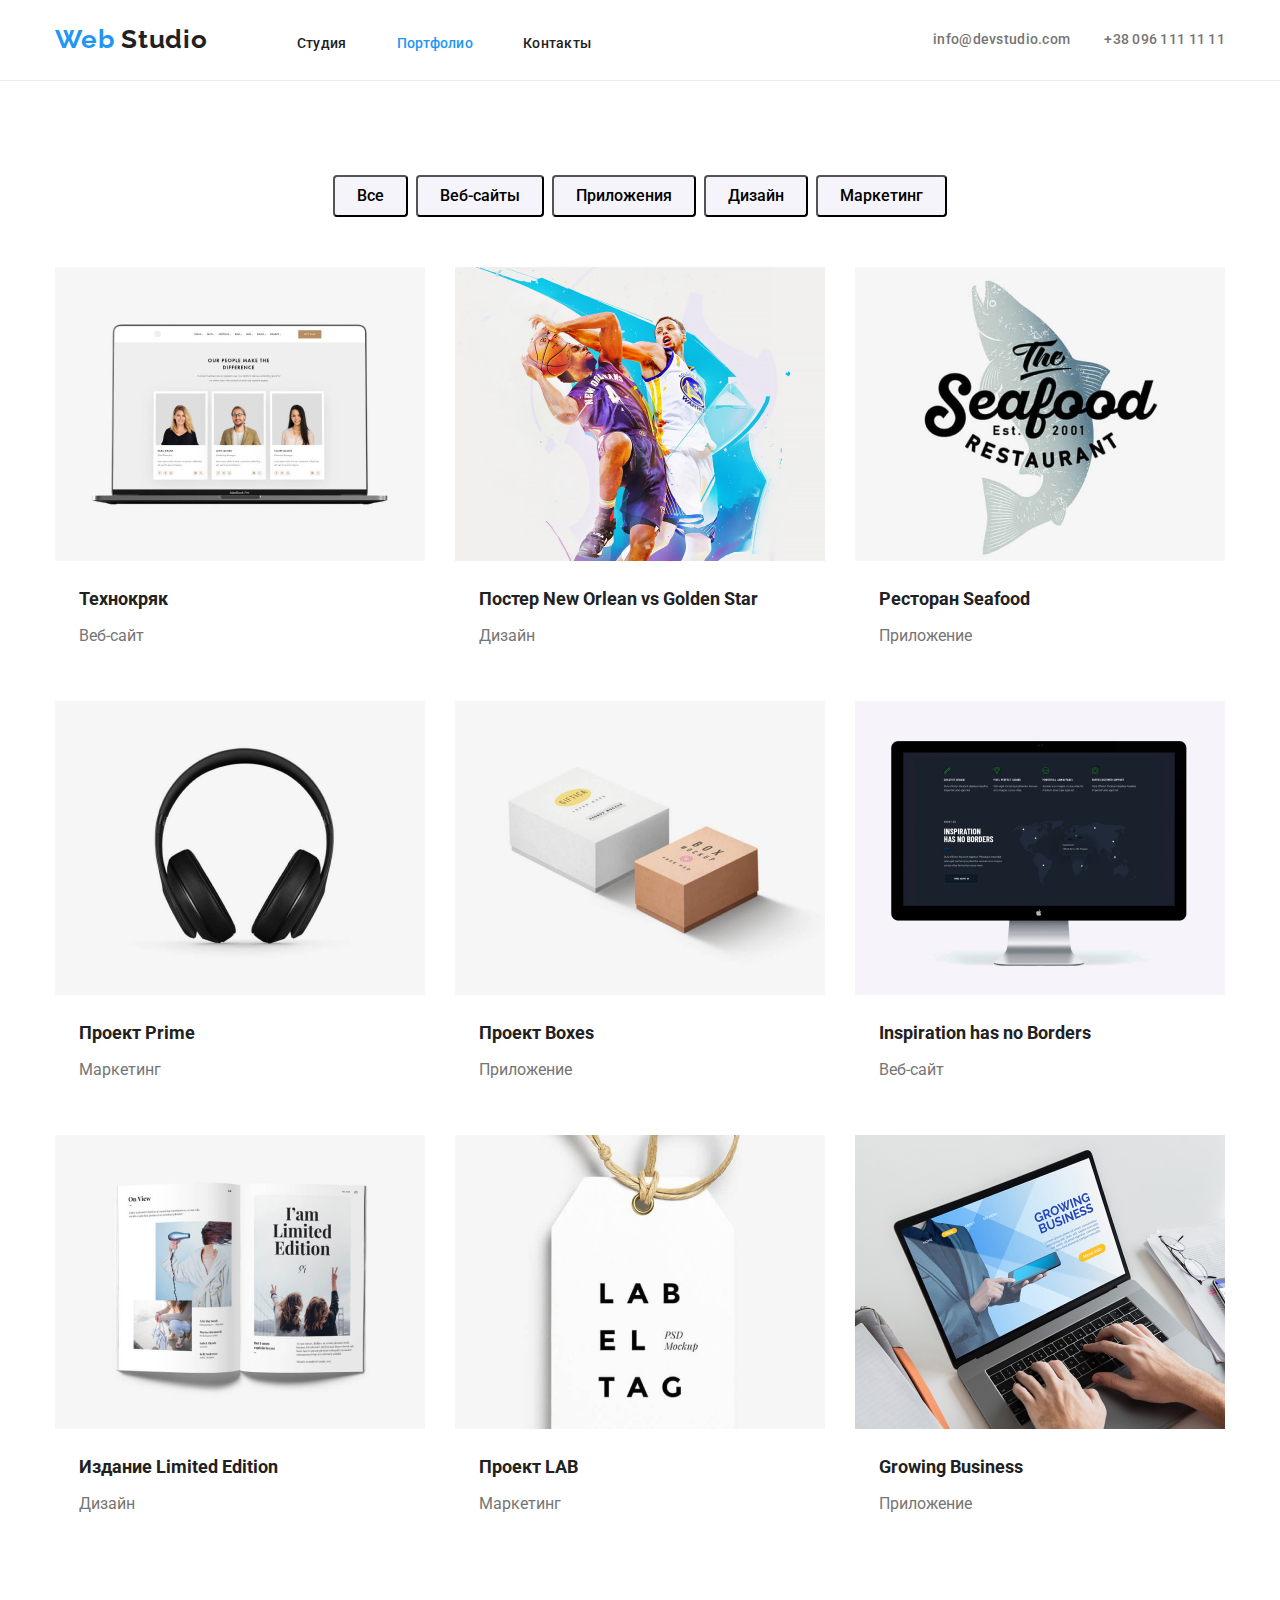
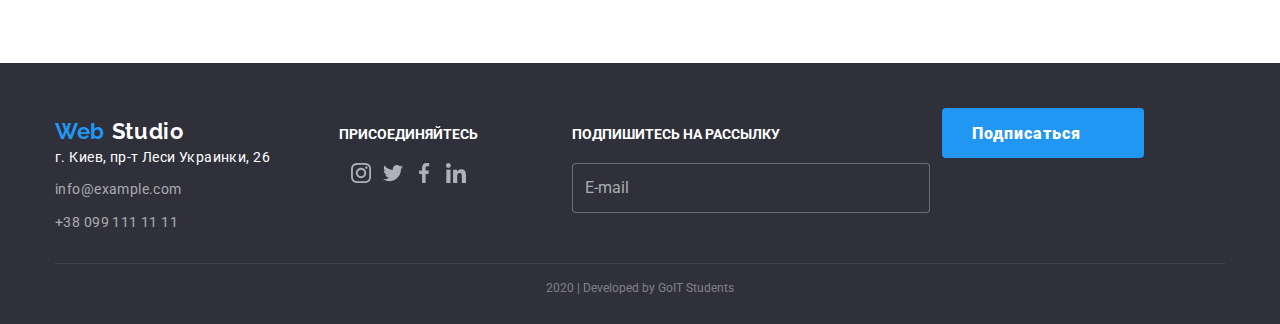
==== commit 3fa29f7c: "Adds horizontal and vertical geometry" ====
--- a/portfolio.html
+++ b/portfolio.html
@@ -5,7 +5,7 @@
     <meta name="viewport" content="width=device-width, initial-scale=1.0" />
     <title>Portfolio</title>
     <link
-      href="https://fonts.googleapis.com/css2?family=Raleway&family=Roboto:wght@400;500;700;900&display=swap"
+      href="https://fonts.googleapis.com/css2?family=Raleway:wght@400;700&family=Roboto:wght@400;500;700;900&display=swap"
       rel="stylesheet"
     />
     <link
@@ -16,7 +16,7 @@
   </head>
   <body>
     <!-- Шапка сайта Header-->
-    <header class="header">
+    <header class="header header-line">
       <div class="container page-header">
         <nav>
           <a class="logo"><span class="page-header__logo">Web</span> Studio</a>
@@ -48,9 +48,9 @@
 
     <main>
       <!-- Portfolio -->
-      <section class="section padding-buttom">
-        <div class="container">
-          <h1>Портфолио СКРЫТЬ</h1>
+      <section class="section">
+        <div class="container portfolio-nav">
+          <h1 class="visually-hidden">Портфолио СКРЫТЬ</h1>
           <ul class="list portfolio-nav-list">
             <li class="portfolio-nav-list__item">
               <button type="button" class="link button-portfolio">
@@ -79,9 +79,7 @@
             </li>
           </ul>
         </div>
-      </section>
-
-      <section class="section no-padding-top">
+
         <div class="container">
           <ul class="list portfolio-list">
             <li class="portfolio-list__item">
--- a/css/styles.css
+++ b/css/styles.css
@@ -23,7 +23,8 @@
 
 h1,
 h2,
-h3 {
+h3,
+p {
   margin: 0;
 }
 
@@ -44,7 +45,22 @@
   font-family: Roboto, sans-serif;
 }
 
+a {
+  text-decoration: none;
+}
+
+.visually-hidden {
+  position: absolute;
+  clip: rect(0 0 0 0);
+  width: 1px;
+  height: 1px;
+  margin: -1px;
+}
+
 /* Header */
+.header-line {
+  border-bottom: 1px solid #ececec;
+}
 
 .page-header {
   display: flex;
@@ -193,14 +209,6 @@
   /* var(--team-background-color);*/
 }
 
-.section.padding-buttom {
-  padding-bottom: 50px;
-}
-
-.section.no-padding-top {
-  padding-top: 0;
-}
-
 .section-title {
   color: var(--primary-text-color);
   font-weight: 700;
@@ -208,9 +216,7 @@
   line-height: 1.17;
   text-align: center;
 
-  margin-top: 0;
-  margin-bottom: 0;
-  padding-bottom: 50px;
+  margin-bottom: 50px;
 }
 
 /* Advantages */
@@ -225,24 +231,21 @@
   margin-top: 0;
 }
 
-.list .description {
+.advantages__description {
   color: var(--benefits-color);
   font-size: 14px;
   line-height: 1.71;
+  letter-spacing: 0.03em;
 
   margin-top: 0;
-  margin-bottom: 0;
 }
 
 .advantages {
   display: flex;
 }
 
-/*.advantages li {
-  margin-right: 30px;
-} */
-
 .advantages__items {
+  width: 270px;
   margin-right: 30px;
 }
 
@@ -251,15 +254,18 @@
 }
 
 .advantages__icon {
+  width: 270px;
+  height: 120px;
+
   display: flex;
   justify-content: center;
   align-items: center;
-  padding-bottom: 30px;
+  margin-bottom: 30px;
 }
 
 .advantages__item {
   display: inline-block;
-  padding-bottom: 10px;
+  margin-bottom: 10px;
   text-transform: uppercase;
   text-align: left;
 }
@@ -295,12 +301,19 @@
 /* Team */
 
 .team {
+  display: flex;
   background-color: var(--team-background-color);
-  display: flex;
 }
 
 .team__item {
-  padding-right: 30px;
+  width: 270px;
+
+  background-color: var(--primary-white-color);
+  box-shadow: 0px 2px 1px rgba(0, 0, 0, 0.2), 0px 1px 1px rgba(0, 0, 0, 0.14),
+    0px 1px 3px rgba(0, 0, 0, 0.12);
+  border-radius: 0px 0px 4px 4px;
+
+  margin-right: 30px;
 }
 
 .team__item:last-child {
@@ -309,23 +322,26 @@
 }
 
 .team__img {
-  padding-bottom: 30px;
+  margin-bottom: 30px;
 }
 
 .team__name {
-  margin-bottom: 0;
-  padding-bottom: 10px;
+  margin-bottom: 10px;
   text-align: center;
 }
 
 .team__description {
-  padding-bottom: 16px;
-  text-align: center;
+  color: var(--benefits-color);
+  margin-bottom: 16px;
+  line-height: 1.19;
+  text-align: center;
+  letter-spacing: 0.03em;
 }
 
 .team__list {
   display: flex;
   justify-content: space-evenly;
+  margin-bottom: 24px;
 }
 
 .team-list .title {
@@ -369,6 +385,10 @@
   width: 170px;
   height: 90px;
 
+  display: flex;
+  justify-content: center;
+  align-items: center;
+
   border: 1px solid #afb1b8;
   box-sizing: border-box;
   border-radius: 4px;
@@ -381,8 +401,16 @@
 
 /* Portfolio */
 
+.portfolio-nav {
+  display: flex;
+  justify-content: center;
+
+  padding-bottom: 50px;
+}
+
 .portfolio-nav-list {
   display: flex;
+  align-items: center;
 }
 
 .portfolio-nav-list li {
@@ -466,7 +494,6 @@
 .footer-block {
   margin-left: 69px;
   margin-right: 94px;
-  margin-bottom: 56px;
 }
 
 .address-item:not(:last-child) {
@@ -521,6 +548,7 @@
 
 .footer-e-mail {
   display: inline-block;
+  display: flex;
   font-size: 16px;
   line-height: 1.87;
 
@@ -586,7 +614,6 @@
 .footer-button {
   display: inline-block;
   display: flex;
-  flex-direction: column-reverse;
 }
 
 .button-down {
@@ -597,6 +624,7 @@
 
 .button-portfolio {
   display: inline-block;
+  display: flex;
   border-radius: 4px;
   padding: 6px 22px;
   text-align: center;
